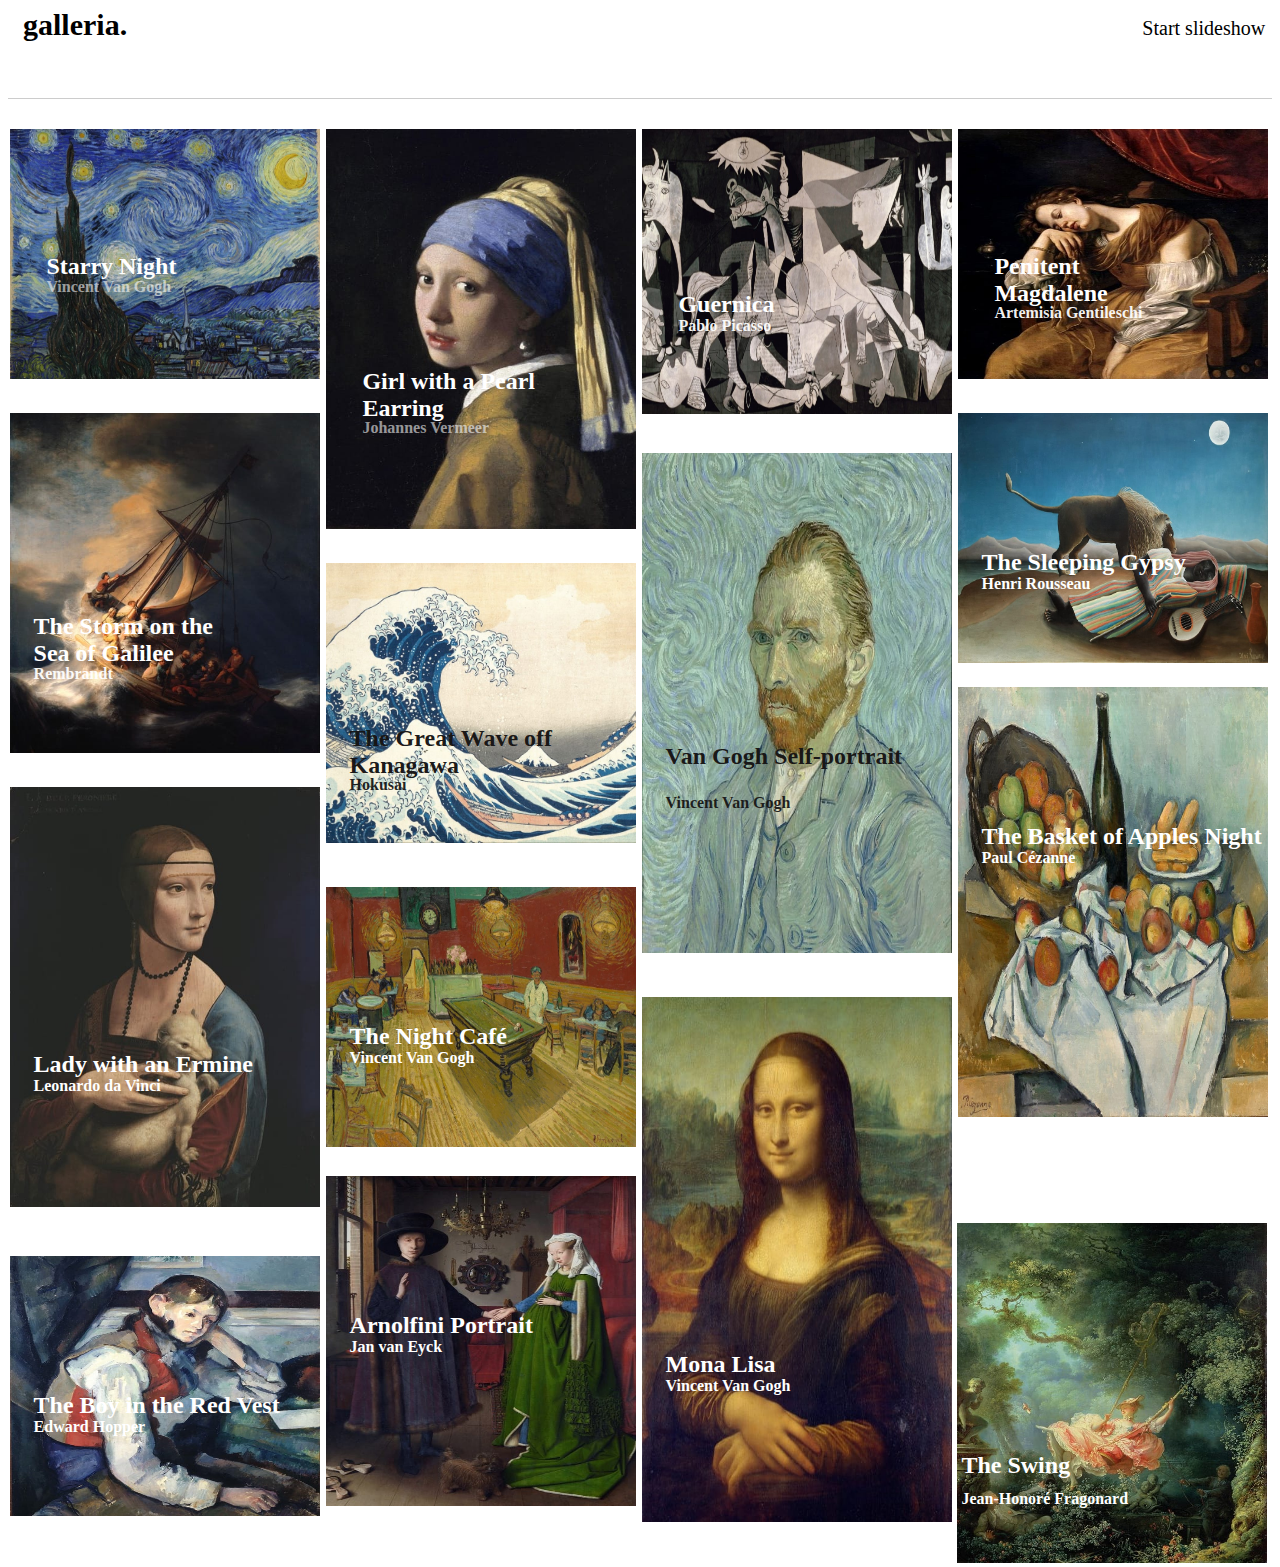
==== galleria-slideshow-site/galleria-slideshow-site/starter-code/index.html @ bfe66432 "first comment" ====
<!DOCTYPE html>
<html lang="en">
<head>
  <meta charset="UTF-8">
  <meta name="viewport" content="width=device-width, initial-scale=1.0">

  <link rel="icon" type="image/png" sizes="32x32" href="./assets/favicon-32x32.png">
  <link rel="stylesheet" href="style.css">
  
  <title>Galleria slideshow </title>
</head>
<body>
<header>
  

  <span class="galleria">galleria.</span>  <span class="Start_slideshow">Start slideshow</span>

  
</header>


<div class="container">


  <div class="starry_night" id="starry_night" >
    <div class="image_container" >
      <h2>Starry Night</h2>
      <h4>Vincent Van Gogh</h4>
      <img  src="/galleria-slideshow-site/galleria-slideshow-site/starter-code/assets/starry-night/gallery.jpg" alt="Starry Night">
    </div>
  </div>

  <div class="GirlwithaPearlEarring" id="GirlwithaPearlEarring">
    <div class="image_container"> 
      <h2>Girl with a Pearl <br> Earring</h2>
      <h4>Johannes Vermeer</h4>
      <img src="/galleria-slideshow-site/galleria-slideshow-site/starter-code/assets/girl-with-pearl-earring/gallery.jpg" alt="Girl with a Pearl">      
    </div>
  </div>

  <div class="Guernica" id="Guernica">
    <div class="image_container"> 
      <h2> Guernica</h2>
      <h4> Pablo Picasso</h4>
      <img src="/galleria-slideshow-site/galleria-slideshow-site/starter-code/assets/guernica/gallery.jpg"  alt="Guernica">
    </div>
  </div>


  <div class="PenitentMagdalene" id="PenitentMagdalene">
    <div class="image_container"> 
      <h2>Penitent <br> Magdalene</h2>
      <h4> Artemisia Gentileschi</h4>
      <img src="/galleria-slideshow-site/galleria-slideshow-site/starter-code/assets/penitent-magdalene/gallery.jpg"  alt="Penitent Magdalene">
    </div>
  </div>

  <div class="TheStormontheSeaofGalilee" id="TheStormontheSeaofGalilee">
    <div class="image_container"> 
      <h2> The Storm on the <br> Sea of Galilee</h2>
      <h4>Rembrandt</h4>
      <img src="/galleria-slideshow-site/galleria-slideshow-site/starter-code/assets/the-storm-on-the-sea-of-galilee/gallery.jpg"  alt="The Stormon the Sea of Galilee">
    </div>
  </div>


  <div class="TheGreatWaveoffKanagawa" id="TheGreatWaveoffKanagawa">
    <div class="image_container"> 
      <h2>The Great Wave off <br> Kanagawa</h2>
      <h4>Hokusai</h4>
      <img src="/galleria-slideshow-site/galleria-slideshow-site/starter-code/assets/the-great-wave-off-kanagawa/gallery.jpg"  alt="The Great Wave off Kanagawa">
    </div>
  </div>


  <div class="VanGoghSelf-portrait" id="VanGoghSelf-portrait">
    <div class="image_container"> 
      <h2>Van Gogh Self-portrait</h2>
      <h4>Vincent Van Gogh</h4>
      <img src="/galleria-slideshow-site/galleria-slideshow-site/starter-code/assets/van-gogh-self-portrait/gallery.jpg"  alt="Van Gogh Self-portrait">
    </div>
  </div>


  <div class="TheSleepingGypsy" id="TheSleepingGypsy">
    <div class="image_container"> 
      <h2>The Sleeping Gypsy</h2>
      <h4>Henri Rousseau</h4>
      <img src="/galleria-slideshow-site/galleria-slideshow-site/starter-code/assets/the-sleeping-gypsy/gallery.jpg"  alt="The Sleeping Gypsy">
    </div>
  </div>



 
<div class="LadywithanErmine" id="LadywithanErmine">
  <div class="image_container"> 
    <h2> Lady with an Ermine</h2>
    <h4>Leonardo da Vinci</h4>
    <img src="/galleria-slideshow-site/galleria-slideshow-site/starter-code/assets/lady-with-an-ermine/gallery.jpg"  alt=" Lady with an Ermine">
  </div>
</div>



<div class=" TheNightCafé " id="TheNightCafé">
  <div class="image_container"> 
    <h2> The Night Café</h2>
    <h4>Vincent Van Gogh</h4>
    <img src="/galleria-slideshow-site/galleria-slideshow-site/starter-code/assets/the-night-cafe/gallery.jpg"  alt="The Night Café">
  </div>
</div>

<div class=" MonaLisa" id="MonaLisa">
  <div class="image_container"> 
    <h2> Mona Lisa</h2>
    <h4>Vincent Van Gogh</h4>
    <img src="/galleria-slideshow-site/galleria-slideshow-site/starter-code/assets/mona-lisa/gallery.jpg"  alt=" Mona Lisa">
  </div>
</div>



<div class="TheBasketofApples" id="TheBasketofApples">
  <div class="image_container"> 
    <h2>The Basket of Apples Night</h2>
    <h4>Paul Cézanne</h4>
    <img src="/galleria-slideshow-site/galleria-slideshow-site/starter-code/assets/the-basket-of-apples/gallery.jpg"  alt="The Basket of Apples">
  </div>
</div>








<div class=" TheBoyintheRedVest" id="TheBoyintheRedVest">
  <div class="image_container"> 
    <h2> The Boy in the Red Vest</h2>
    <h4>Edward Hopper</h4>
    <img src="/galleria-slideshow-site/galleria-slideshow-site/starter-code/assets/the-boy-in-the-red-vest/gallery.jpg"  alt=" The Boy in the Red Vest">
  </div>
</div>




<div class="ArnolfiniPortrait" id="ArnolfiniPortrait">
  <div class="image_container"> 
    <h2>Arnolfini Portrait</h2>
    <h4> Jan van Eyck</h4>
    <img src="/galleria-slideshow-site/galleria-slideshow-site/starter-code/assets/arnolfini-portrait/gallery.jpg"  alt="Arnolfini Portrait">
  </div>
</div>
</div>
<div class=" TheSwing" id="TheSwing">
  <div class="image_container"> 
    <h2> The Swing</h2>
    <h4>Jean-Honoré Fragonard </h4>
    <img src="/galleria-slideshow-site/galleria-slideshow-site/starter-code/assets/the-swing/gallery.jpg"  alt=" The Swing">
  </div>
</div>
<script src="index.js"> </script>
</body>
</html>
---- galleria-slideshow-site/galleria-slideshow-site/starter-code/style.css ----
@charset "UTF-8";
img {
  max-width: 100%;
  max-height: 100%;
  -o-object-fit: fill;
     object-fit: fill;
}

.container {
  display: grid;
  grid-gap: 0px;
  grid-template-columns: repeat(4, 1fr);
}
.container .starry_night {
  width: -moz-fit-content;
  width: fit-content;
  height: -moz-fit-content;
  height: fit-content;
}
.container .starry_night .image_container img {
  width: 310px;
  height: 250PX;
  margin-top: 30px;
  margin-left: 2px;
}
.container .starry_night .image_container h2 {
  color: white;
  position: absolute;
  margin-top: 12%;
  margin-left: 3%;
}
.container .starry_night .image_container h4 {
  color: rgba(255, 255, 255, 0.585);
  position: absolute;
  margin-top: 14%;
  margin-left: 3%;
}
.container .GirlwithaPearlEarring {
  width: -moz-fit-content;
  width: fit-content;
  height: -moz-fit-content;
  height: fit-content;
}
.container .GirlwithaPearlEarring .image_container img {
  width: 310px;
  height: 400PX;
  margin-top: 30px;
  margin-left: 2px;
}
.container .GirlwithaPearlEarring .image_container h2 {
  color: white;
  position: absolute;
  margin-top: 21%;
  margin-left: 3%;
}
.container .GirlwithaPearlEarring .image_container h4 {
  color: rgba(255, 255, 255, 0.585);
  position: absolute;
  margin-top: 25%;
  margin-left: 3%;
}
.container .Guernica {
  width: -moz-fit-content;
  width: fit-content;
  height: -moz-fit-content;
  height: fit-content;
}
.container .Guernica .image_container img {
  width: 310px;
  height: 285PX;
  margin-top: 30px;
  margin-left: 2px;
}
.container .Guernica .image_container h2 {
  color: white;
  position: absolute;
  margin-top: 15%;
  margin-left: 3%;
}
.container .Guernica .image_container h4 {
  color: rgba(255, 255, 255, 0.585);
  position: absolute;
  margin-top: 17%;
  margin-left: 3%;
  color: rgba(255, 255, 255, 0.9411764706);
}
.container .PenitentMagdalene {
  width: -moz-fit-content;
  width: fit-content;
  height: -moz-fit-content;
  height: fit-content;
}
.container .PenitentMagdalene .image_container img {
  width: 310px;
  height: 250PX;
  margin-top: 30px;
  margin-left: 2px;
}
.container .PenitentMagdalene .image_container h2 {
  color: white;
  position: absolute;
  margin-top: 12%;
  margin-left: 3%;
}
.container .PenitentMagdalene .image_container h4 {
  color: rgba(255, 255, 255, 0.585);
  position: absolute;
  margin-top: 16%;
  margin-left: 3%;
  color: rgba(255, 255, 255, 0.9411764706);
}
.container .TheStormontheSeaofGalilee {
  width: -moz-fit-content;
  width: fit-content;
  height: -moz-fit-content;
  height: fit-content;
}
.container .TheStormontheSeaofGalilee .image_container {
  margin-top: -150px;
}
.container .TheStormontheSeaofGalilee .image_container img {
  width: 310px;
  height: 340PX;
  margin-top: 30px;
  margin-left: 2px;
}
.container .TheStormontheSeaofGalilee .image_container h2 {
  color: white;
  position: absolute;
  margin-top: 18%;
  margin-left: 2%;
}
.container .TheStormontheSeaofGalilee .image_container h4 {
  color: rgba(255, 255, 255, 0.585);
  position: absolute;
  margin-top: 22%;
  margin-left: 2%;
  color: rgba(255, 255, 255, 0.9411764706);
}
.container .TheGreatWaveoffKanagawa {
  width: -moz-fit-content;
  width: fit-content;
  height: -moz-fit-content;
  height: fit-content;
}
.container .TheGreatWaveoffKanagawa .image_container img {
  width: 310px;
  height: 280PX;
  margin-top: 30px;
  margin-left: 2px;
}
.container .TheGreatWaveoffKanagawa .image_container h2 {
  color: white;
  position: absolute;
  margin-top: 15%;
  margin-left: 2%;
  color: rgba(22, 20, 20, 0.982);
}
.container .TheGreatWaveoffKanagawa .image_container h4 {
  color: rgba(255, 255, 255, 0.585);
  position: absolute;
  margin-top: 19%;
  margin-left: 2%;
  color: rgba(22, 21, 21, 0.9411764706);
}
.container .VanGoghSelf-portrait {
  width: -moz-fit-content;
  width: fit-content;
  height: -moz-fit-content;
  height: fit-content;
}
.container .VanGoghSelf-portrait .image_container {
  margin-top: -110px;
}
.container .VanGoghSelf-portrait .image_container img {
  width: 310px;
  height: 500PX;
  margin-top: 30px;
  margin-left: 2px;
}
.container .VanGoghSelf-portrait .image_container h2 {
  color: white;
  position: absolute;
  margin-top: 25%;
  margin-left: 2%;
  color: rgba(22, 20, 20, 0.982);
}
.container .VanGoghSelf-portrait .image_container h4 {
  color: rgba(255, 255, 255, 0.585);
  position: absolute;
  margin-top: 29%;
  margin-left: 2%;
  color: rgba(22, 21, 21, 0.9411764706);
}
.container .TheSleepingGypsy {
  width: -moz-fit-content;
  width: fit-content;
  height: -moz-fit-content;
  height: fit-content;
}
.container .TheSleepingGypsy .image_container {
  margin-top: -150px;
}
.container .TheSleepingGypsy .image_container img {
  width: 310px;
  height: 250PX;
  margin-top: 30px;
  margin-left: 2px;
}
.container .TheSleepingGypsy .image_container h2 {
  color: white;
  position: absolute;
  margin-top: 13%;
  margin-left: 2%;
  color: white;
}
.container .TheSleepingGypsy .image_container h4 {
  color: rgba(255, 255, 255, 0.585);
  position: absolute;
  margin-top: 15%;
  margin-left: 2%;
  color: white;
}
.container .LadywithanErmine {
  width: -moz-fit-content;
  width: fit-content;
  height: -moz-fit-content;
  height: fit-content;
}
.container .LadywithanErmine .image_container {
  margin-top: -200px;
}
.container .LadywithanErmine .image_container img {
  width: 310px;
  height: 420PX;
  margin-top: 30px;
  margin-left: 2px;
}
.container .LadywithanErmine .image_container h2 {
  color: white;
  position: absolute;
  margin-top: 23%;
  margin-left: 2%;
  color: white;
}
.container .LadywithanErmine .image_container h4 {
  color: rgba(255, 255, 255, 0.585);
  position: absolute;
  margin-top: 25%;
  margin-left: 2%;
  color: white;
}
.container .TheNightCafé {
  width: -moz-fit-content;
  width: fit-content;
  height: -moz-fit-content;
  height: fit-content;
}
.container .TheNightCafé .image_container {
  margin-top: -100px;
}
.container .TheNightCafé .image_container img {
  width: 310px;
  height: 260PX;
  margin-top: 30px;
  margin-left: 2px;
}
.container .TheNightCafé .image_container h2 {
  color: white;
  position: absolute;
  margin-top: 13%;
  margin-left: 2%;
  color: white;
}
.container .TheNightCafé .image_container h4 {
  color: rgba(255, 255, 255, 0.585);
  position: absolute;
  margin-top: 15%;
  margin-left: 2%;
  color: white;
}
.container .TheBasketofApples {
  width: -moz-fit-content;
  width: fit-content;
  height: -moz-fit-content;
  height: fit-content;
}
.container .TheBasketofApples .image_container {
  margin-top: -300px;
}
.container .TheBasketofApples .image_container img {
  width: 310px;
  height: 430PX;
  margin-top: 30px;
  margin-left: 2px;
}
.container .TheBasketofApples .image_container h2 {
  color: white;
  position: absolute;
  margin-top: 13%;
  margin-left: 2%;
  color: white;
}
.container .TheBasketofApples .image_container h4 {
  color: rgba(255, 255, 255, 0.585);
  position: absolute;
  margin-top: 15%;
  margin-left: 2%;
  color: white;
}
.container .TheBoyintheRedVest {
  width: -moz-fit-content;
  width: fit-content;
  height: -moz-fit-content;
  height: fit-content;
  margin-top: -300px;
}
.container .TheBoyintheRedVest .image_container img {
  width: 310px;
  height: 260PX;
  margin-top: 30px;
  margin-left: 2px;
}
.container .TheBoyintheRedVest .image_container h2 {
  color: white;
  position: absolute;
  margin-top: 13%;
  margin-left: 2%;
  color: white;
}
.container .TheBoyintheRedVest .image_container h4 {
  color: rgba(255, 255, 255, 0.585);
  position: absolute;
  margin-top: 15%;
  margin-left: 2%;
  color: white;
}
.container .ArnolfiniPortrait {
  width: -moz-fit-content;
  width: fit-content;
  height: -moz-fit-content;
  height: fit-content;
  margin-top: -380px;
}
.container .ArnolfiniPortrait .image_container img {
  width: 310px;
  height: 330PX;
  margin-top: 30px;
  margin-left: 2px;
}
.container .ArnolfiniPortrait .image_container h2 {
  color: white;
  position: absolute;
  margin-top: 13%;
  margin-left: 2%;
  color: white;
}
.container .ArnolfiniPortrait .image_container h4 {
  color: rgba(255, 255, 255, 0.585);
  position: absolute;
  margin-top: 15%;
  margin-left: 2%;
  color: white;
}
.container .MonaLisa {
  width: -moz-fit-content;
  width: fit-content;
  height: -moz-fit-content;
  height: fit-content;
  margin-top: 10px;
}
.container .MonaLisa .image_container img {
  width: 310px;
  height: 525PX;
  margin-top: 30px;
  margin-left: 2px;
}
.container .MonaLisa .image_container h2 {
  color: white;
  position: absolute;
  margin-top: 30%;
  margin-left: 2%;
  color: white;
}
.container .MonaLisa .image_container h4 {
  color: rgba(255, 255, 255, 0.585);
  position: absolute;
  margin-top: 32%;
  margin-left: 2%;
  color: white;
}

.TheSwing {
  width: -moz-fit-content;
  width: fit-content;
  height: -moz-fit-content;
  height: fit-content;
  position: absolute;
  margin-left: 74%;
  margin-top: -26%;
}
.TheSwing .image_container img {
  width: 310px;
  height: 340PX;
  margin-top: 30px;
  margin-left: 2px;
}
.TheSwing .image_container h2 {
  color: white;
  position: absolute;
  margin-top: 83%;
  margin-left: 2%;
  color: white;
}
.TheSwing .image_container h4 {
  color: rgba(255, 255, 255, 0.585);
  position: absolute;
  margin-top: 95%;
  margin-left: 2%;
  color: white;
}

header {
  min-height: 10vh;
  background-color: primecolor;
  border-bottom: 1px solid #ccc;
}
header .Start_slideshow {
  padding-top: 4px;
  margin-left: 80%;
  font-weight: lighter;
  font-size: 20px;
}
header .galleria {
  padding-top: 4px;
  margin-left: 15px;
  font-weight: bold;
  font-size: 30px;
}/*# sourceMappingURL=style.css.map */
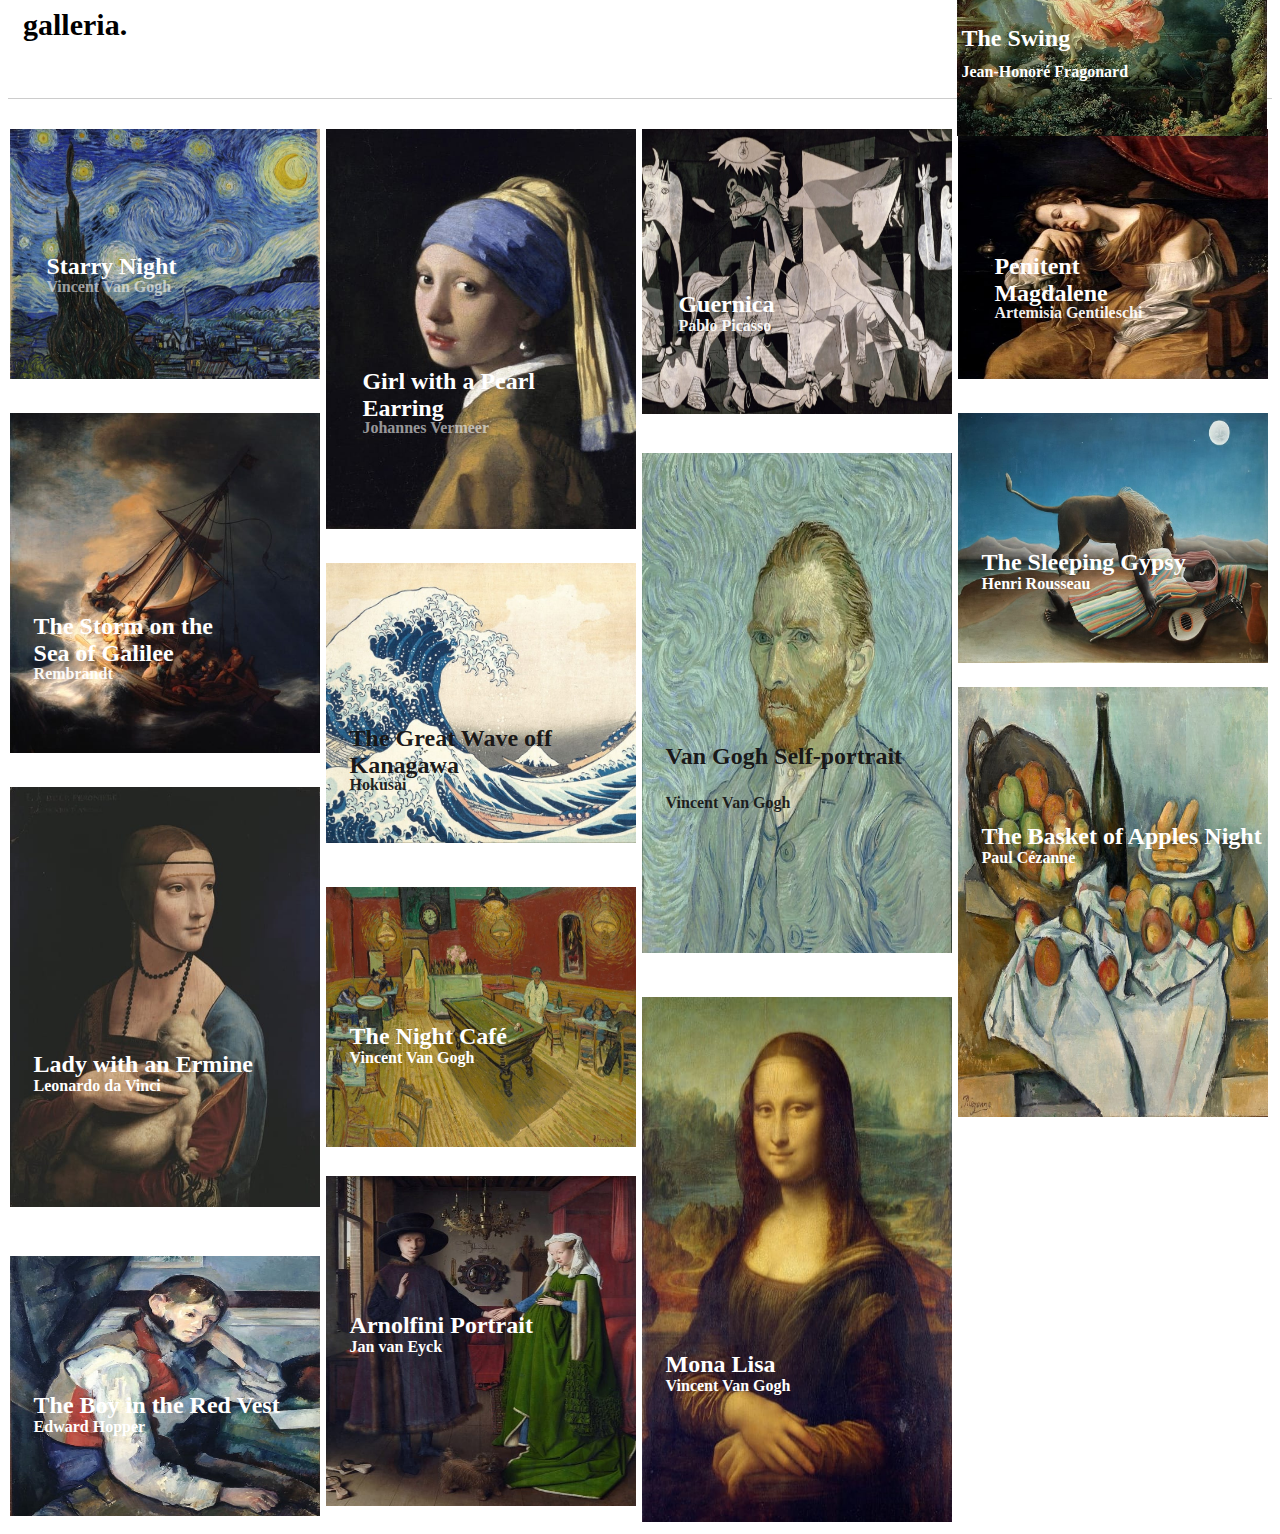
==== commit 84243fa2: "1" ====
--- a/galleria-slideshow-site/galleria-slideshow-site/starter-code/index.html
+++ b/galleria-slideshow-site/galleria-slideshow-site/starter-code/index.html
@@ -6,6 +6,7 @@
 
   <link rel="icon" type="image/png" sizes="32x32" href="./assets/favicon-32x32.png">
   <link rel="stylesheet" href="style.css">
+  <link rel="stylesheet" href=https://cdnjs.cloudflare.com/ajax/libs/font-awesome/6.3.0/css/all.min.css/>
   
   <title>Galleria slideshow </title>
 </head>
@@ -19,14 +20,15 @@
 </header>
 
 
-<div class="container">
+
+  <div class="container">
 
 
   <div class="starry_night" id="starry_night" >
     <div class="image_container" >
       <h2>Starry Night</h2>
       <h4>Vincent Van Gogh</h4>
-      <img  src="/galleria-slideshow-site/galleria-slideshow-site/starter-code/assets/starry-night/gallery.jpg" alt="Starry Night">
+      <img class="imgs" src="/galleria-slideshow-site/galleria-slideshow-site/starter-code/assets/starry-night/gallery.jpg" alt="Starry Night">
     </div>
   </div>
 
@@ -34,7 +36,7 @@
     <div class="image_container"> 
       <h2>Girl with a Pearl <br> Earring</h2>
       <h4>Johannes Vermeer</h4>
-      <img src="/galleria-slideshow-site/galleria-slideshow-site/starter-code/assets/girl-with-pearl-earring/gallery.jpg" alt="Girl with a Pearl">      
+      <img class="imgs" src="/galleria-slideshow-site/galleria-slideshow-site/starter-code/assets/girl-with-pearl-earring/gallery.jpg" alt="Girl with a Pearl">      
     </div>
   </div>
 
@@ -42,7 +44,7 @@
     <div class="image_container"> 
       <h2> Guernica</h2>
       <h4> Pablo Picasso</h4>
-      <img src="/galleria-slideshow-site/galleria-slideshow-site/starter-code/assets/guernica/gallery.jpg"  alt="Guernica">
+      <img class="imgs" src="/galleria-slideshow-site/galleria-slideshow-site/starter-code/assets/guernica/gallery.jpg" alt="Guernica">
     </div>
   </div>
 
@@ -51,7 +53,7 @@
     <div class="image_container"> 
       <h2>Penitent <br> Magdalene</h2>
       <h4> Artemisia Gentileschi</h4>
-      <img src="/galleria-slideshow-site/galleria-slideshow-site/starter-code/assets/penitent-magdalene/gallery.jpg"  alt="Penitent Magdalene">
+      <img class="imgs" src="/galleria-slideshow-site/galleria-slideshow-site/starter-code/assets/penitent-magdalene/gallery.jpg" alt="Penitent Magdalene">
     </div>
   </div>
 
@@ -59,7 +61,7 @@
     <div class="image_container"> 
       <h2> The Storm on the <br> Sea of Galilee</h2>
       <h4>Rembrandt</h4>
-      <img src="/galleria-slideshow-site/galleria-slideshow-site/starter-code/assets/the-storm-on-the-sea-of-galilee/gallery.jpg"  alt="The Stormon the Sea of Galilee">
+      <img class="imgs" src="/galleria-slideshow-site/galleria-slideshow-site/starter-code/assets/the-storm-on-the-sea-of-galilee/gallery.jpg" alt="The Stormon the Sea of Galilee">
     </div>
   </div>
 
@@ -68,7 +70,7 @@
     <div class="image_container"> 
       <h2>The Great Wave off <br> Kanagawa</h2>
       <h4>Hokusai</h4>
-      <img src="/galleria-slideshow-site/galleria-slideshow-site/starter-code/assets/the-great-wave-off-kanagawa/gallery.jpg"  alt="The Great Wave off Kanagawa">
+      <img class="imgs" src="/galleria-slideshow-site/galleria-slideshow-site/starter-code/assets/the-great-wave-off-kanagawa/gallery.jpg" alt="The Great Wave off Kanagawa">
     </div>
   </div>
 
@@ -77,7 +79,7 @@
     <div class="image_container"> 
       <h2>Van Gogh Self-portrait</h2>
       <h4>Vincent Van Gogh</h4>
-      <img src="/galleria-slideshow-site/galleria-slideshow-site/starter-code/assets/van-gogh-self-portrait/gallery.jpg"  alt="Van Gogh Self-portrait">
+      <img class="imgs" src="/galleria-slideshow-site/galleria-slideshow-site/starter-code/assets/van-gogh-self-portrait/gallery.jpg" alt="Van Gogh Self-portrait">
     </div>
   </div>
 
@@ -86,7 +88,7 @@
     <div class="image_container"> 
       <h2>The Sleeping Gypsy</h2>
       <h4>Henri Rousseau</h4>
-      <img src="/galleria-slideshow-site/galleria-slideshow-site/starter-code/assets/the-sleeping-gypsy/gallery.jpg"  alt="The Sleeping Gypsy">
+      <img class="imgs" src="/galleria-slideshow-site/galleria-slideshow-site/starter-code/assets/the-sleeping-gypsy/gallery.jpg" alt="The Sleeping Gypsy">
     </div>
   </div>
 
@@ -97,7 +99,7 @@
   <div class="image_container"> 
     <h2> Lady with an Ermine</h2>
     <h4>Leonardo da Vinci</h4>
-    <img src="/galleria-slideshow-site/galleria-slideshow-site/starter-code/assets/lady-with-an-ermine/gallery.jpg"  alt=" Lady with an Ermine">
+    <img class="imgs" src="/galleria-slideshow-site/galleria-slideshow-site/starter-code/assets/lady-with-an-ermine/gallery.jpg" alt=" Lady with an Ermine">
   </div>
 </div>
 
@@ -107,7 +109,7 @@
   <div class="image_container"> 
     <h2> The Night Café</h2>
     <h4>Vincent Van Gogh</h4>
-    <img src="/galleria-slideshow-site/galleria-slideshow-site/starter-code/assets/the-night-cafe/gallery.jpg"  alt="The Night Café">
+    <img class="imgs" src="/galleria-slideshow-site/galleria-slideshow-site/starter-code/assets/the-night-cafe/gallery.jpg" alt="The Night Café">
   </div>
 </div>
 
@@ -115,7 +117,7 @@
   <div class="image_container"> 
     <h2> Mona Lisa</h2>
     <h4>Vincent Van Gogh</h4>
-    <img src="/galleria-slideshow-site/galleria-slideshow-site/starter-code/assets/mona-lisa/gallery.jpg"  alt=" Mona Lisa">
+    <img class="imgs" src="/galleria-slideshow-site/galleria-slideshow-site/starter-code/assets/mona-lisa/gallery.jpg" alt=" Mona Lisa">
   </div>
 </div>
 
@@ -125,7 +127,7 @@
   <div class="image_container"> 
     <h2>The Basket of Apples Night</h2>
     <h4>Paul Cézanne</h4>
-    <img src="/galleria-slideshow-site/galleria-slideshow-site/starter-code/assets/the-basket-of-apples/gallery.jpg"  alt="The Basket of Apples">
+    <img class="imgs" src="/galleria-slideshow-site/galleria-slideshow-site/starter-code/assets/the-basket-of-apples/gallery.jpg" alt="The Basket of Apples">
   </div>
 </div>
 
@@ -140,7 +142,7 @@
   <div class="image_container"> 
     <h2> The Boy in the Red Vest</h2>
     <h4>Edward Hopper</h4>
-    <img src="/galleria-slideshow-site/galleria-slideshow-site/starter-code/assets/the-boy-in-the-red-vest/gallery.jpg"  alt=" The Boy in the Red Vest">
+    <img class="imgs" src="/galleria-slideshow-site/galleria-slideshow-site/starter-code/assets/the-boy-in-the-red-vest/gallery.jpg" alt=" The Boy in the Red Vest">
   </div>
 </div>
 
@@ -151,17 +153,23 @@
   <div class="image_container"> 
     <h2>Arnolfini Portrait</h2>
     <h4> Jan van Eyck</h4>
-    <img src="/galleria-slideshow-site/galleria-slideshow-site/starter-code/assets/arnolfini-portrait/gallery.jpg"  alt="Arnolfini Portrait">
+    <img class="imgs" src="/galleria-slideshow-site/galleria-slideshow-site/starter-code/assets/arnolfini-portrait/gallery.jpg" alt="Arnolfini Portrait">
   </div>
 </div>
-</div>
+
 <div class=" TheSwing" id="TheSwing">
   <div class="image_container"> 
     <h2> The Swing</h2>
     <h4>Jean-Honoré Fragonard </h4>
-    <img src="/galleria-slideshow-site/galleria-slideshow-site/starter-code/assets/the-swing/gallery.jpg"  alt=" The Swing">
+    <img class="imgs" src="/galleria-slideshow-site/galleria-slideshow-site/starter-code/assets/the-swing/gallery.jpg" alt=" The Swing">
   </div>
 </div>
+<!-- End of container div -->
+</div>
+
+
+
+
 <script src="index.js"> </script>
 </body>
 </html>